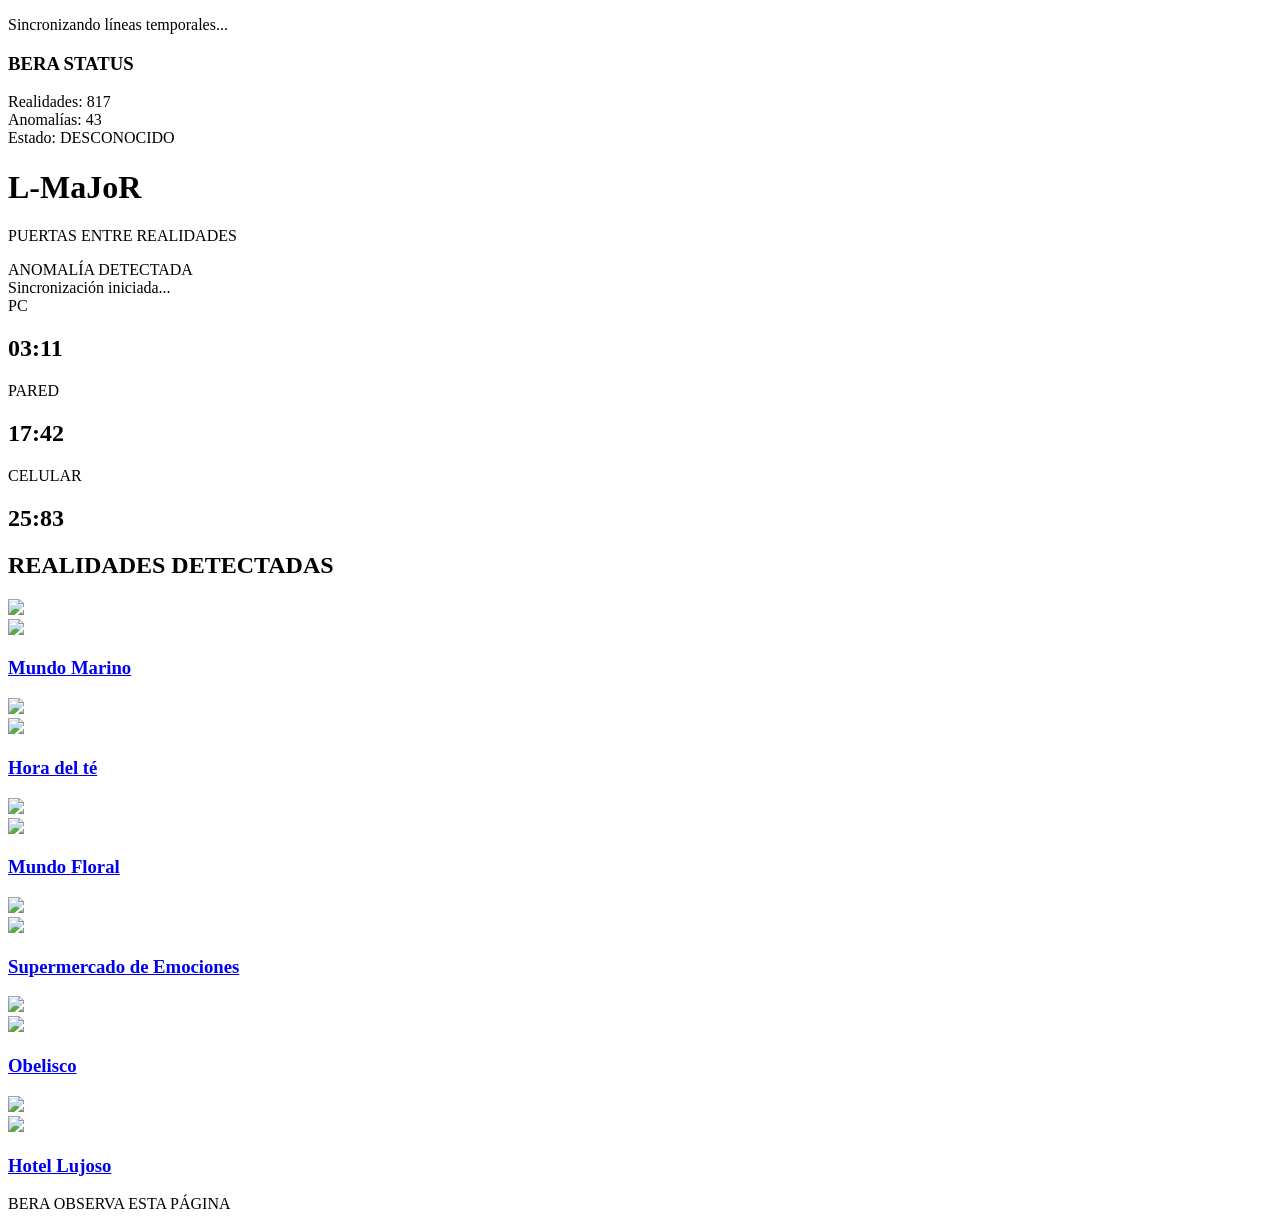
==== index.html @ 18d5db2a "Rename web juego/index.html to index.html" ====
<!DOCTYPE html>
<html lang="es">
    <meta charset="UTF-8">
<meta name="viewport" content="width=device-width, initial-scale=1.0">
<title>L-MaJoR | BERA</title>

<link rel="stylesheet" href="index.css">

<header class="hero">

    <div class="portal"></div>
    <div class="grid-bg"></div>

    <div class="terminal-loader">
        <p class="typing">
            Sincronizando líneas temporales...
        </p>
    </div>

    <div class="hero-content">

        <div class="status-panel">

            <h3>BERA STATUS</h3>

            <div class="stat">
                Realidades:
                <span id="realidades">817</span>
            </div>

            <div class="stat">
                Anomalías:
                <span id="anomalias">43</span>
            </div>

            <div class="stat">
                Estado:
                <span class="danger">
                    DESCONOCIDO
                </span>
            </div>

        </div>

        <div class="center-panel">

            <h1
            id="logo"
            class="glitch"
            data-text="L-MaJoR">

                L-MaJoR

            </h1>

            <p class="subtitle">
                PUERTAS ENTRE REALIDADES
            </p>

            <div class="alert-banner">
                ANOMALÍA DETECTADA
            </div>

            <div id="mensaje">
                Sincronización iniciada...
            </div>

        </div>

        <div class="clock-panel">

            <div class="clock-box">
                <span>PC</span>
                <h2 id="clock1">03:11</h2>
            </div>

            <div class="clock-box">
                <span>PARED</span>
                <h2 id="clock2">17:42</h2>
            </div>

            <div class="clock-box">
                <span>CELULAR</span>
                <h2 id="clock3">25:83</h2>
            </div>

        </div>

    </div>

</header>


<body>

<div id="particles"></div>



<section class="world-selector">

<h2 class="realidades" data-text="REALIDADES DETECTADAS">REALIDADES DETECTADAS <span id="contador"></span></h2>

<div class="door-grid">

<a href="1quienesomos/quienesomos.html" class="door-card">

<div class="door-inner">

<div class="door-front">
<img src="imgpuerta/quienessomos.png">
</div>

<div class="door-back">
<img src="img-escenarios/marino.png">
<h3>Mundo Marino</h3>
</div>

</div>

</a>

<a href="2descripcionproyecto/descripcionproyecto.html" class="door-card">

<div class="door-inner">

<div class="door-front">
<img src="imgpuerta/descrip.proy..png">

</div>

<div class="door-back">
<img src="img-escenarios/jirafas.png">
<h3>Hora del té</h3>
</div>

</div>

</a>

<a href="3misionyvision/misionyvision.html" class="door-card">

<div class="door-inner">

<div class="door-front">
<img src="imgpuerta/misionyvision.png">

</div>

<div class="door-back">
<img src="img-escenarios/flores.jpeg">
<h3>Mundo Floral</h3>
</div>

</div>

</a>

<a href="4clasificaciondelproyecto/clasificaciondelproyecto.html" class="door-card">

<div class="door-inner">

<div class="door-front">
<img src="imgpuerta/clasproy.png">

</div>

<div class="door-back">
<img src="img-escenarios/emociones.png">
<h3>Supermercado de Emociones</h3>
</div>

</div>

</a>

<a href="5poblacion/poblacion.html" class="door-card">

<div class="door-inner">

<div class="door-front">
<img src="imgpuerta/poblacion.png">

</div>

<div class="door-back">
<img src="img-escenarios/obelisco.png">
<h3>Obelisco</h3>
</div>

</div>

</a>

<a href="6legal/legal.html" class="door-card">

<div class="door-inner">

<div class="door-front">
<img src="imgpuerta/formalegal.png">

</div>

<div class="door-back">
<img src="img-escenarios/hotel.png">
<h3>Hotel Lujoso</h3>
</div>

</div>

</a>

</div>

</section>
<footer>

<p id="mensaje">
BERA OBSERVA ESTA PÁGINA
</p>

</footer>

<script src="index.js"></script>

</body>
</html>
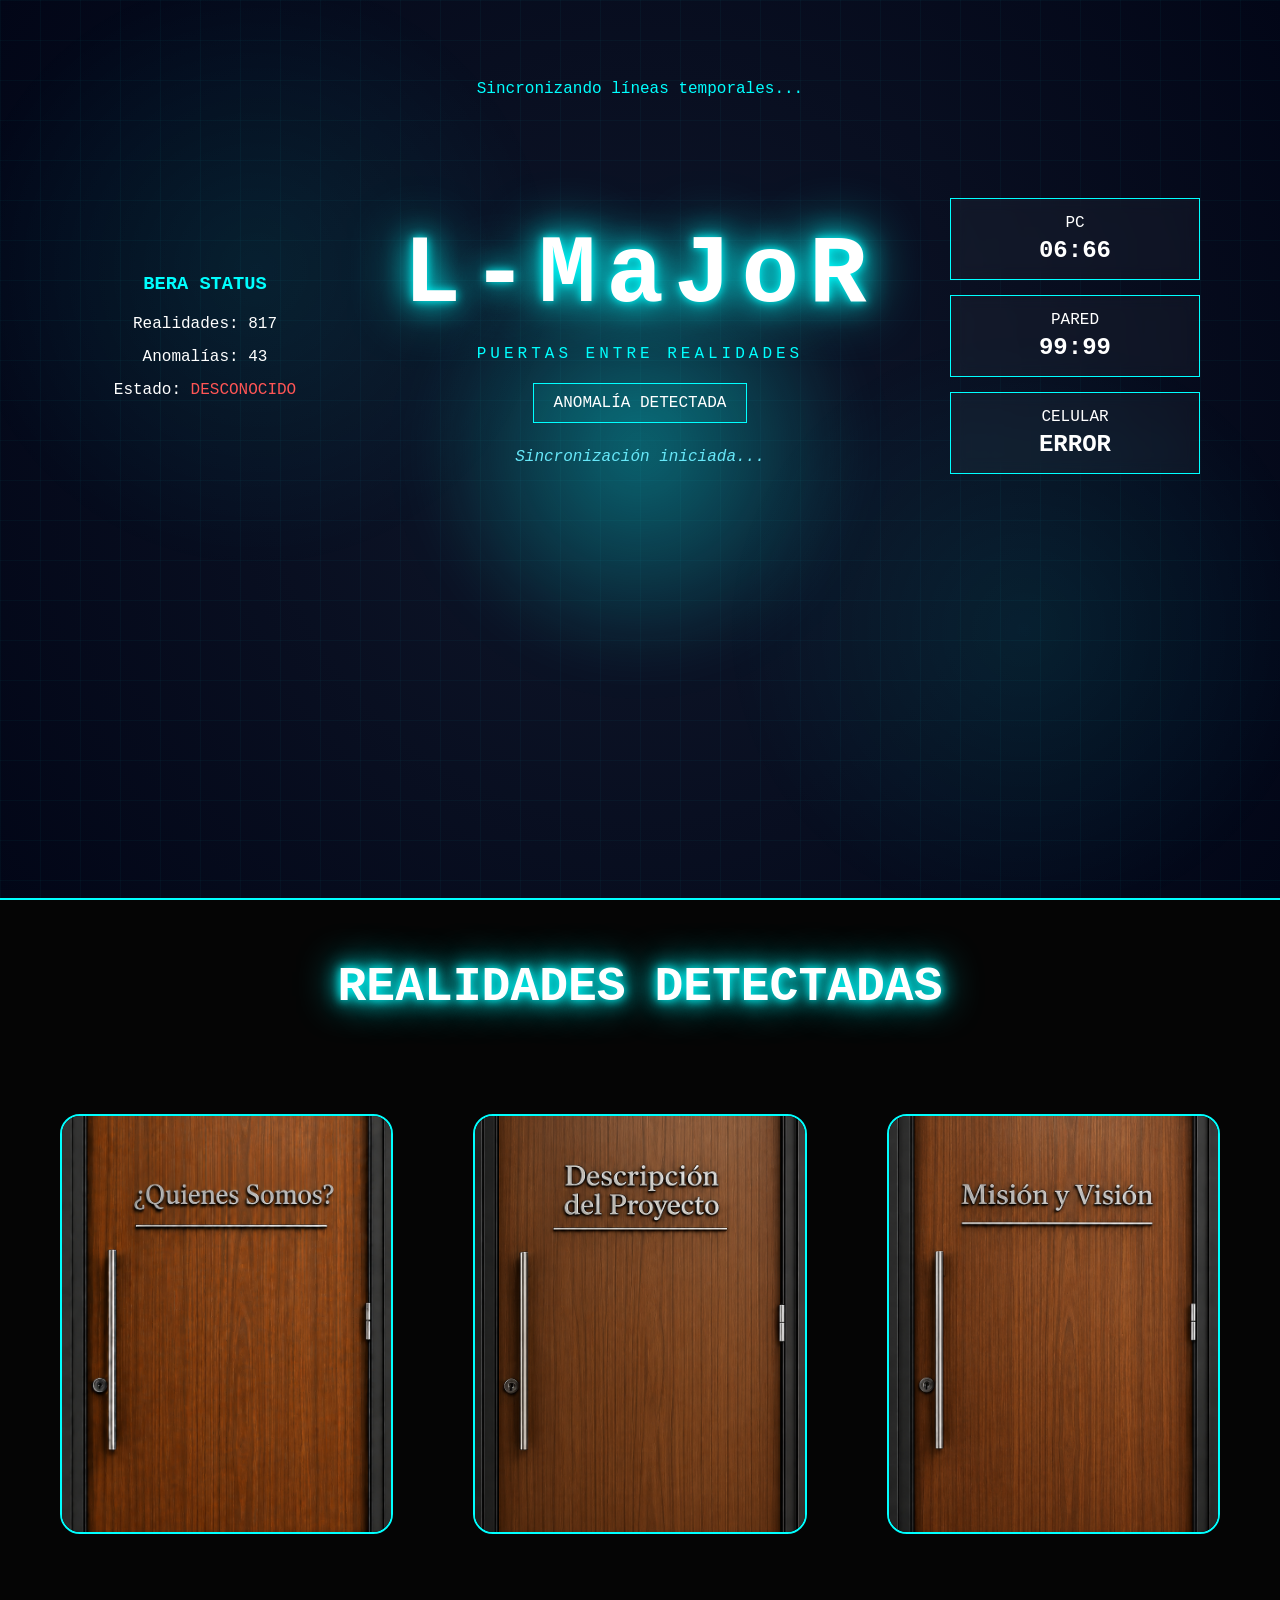
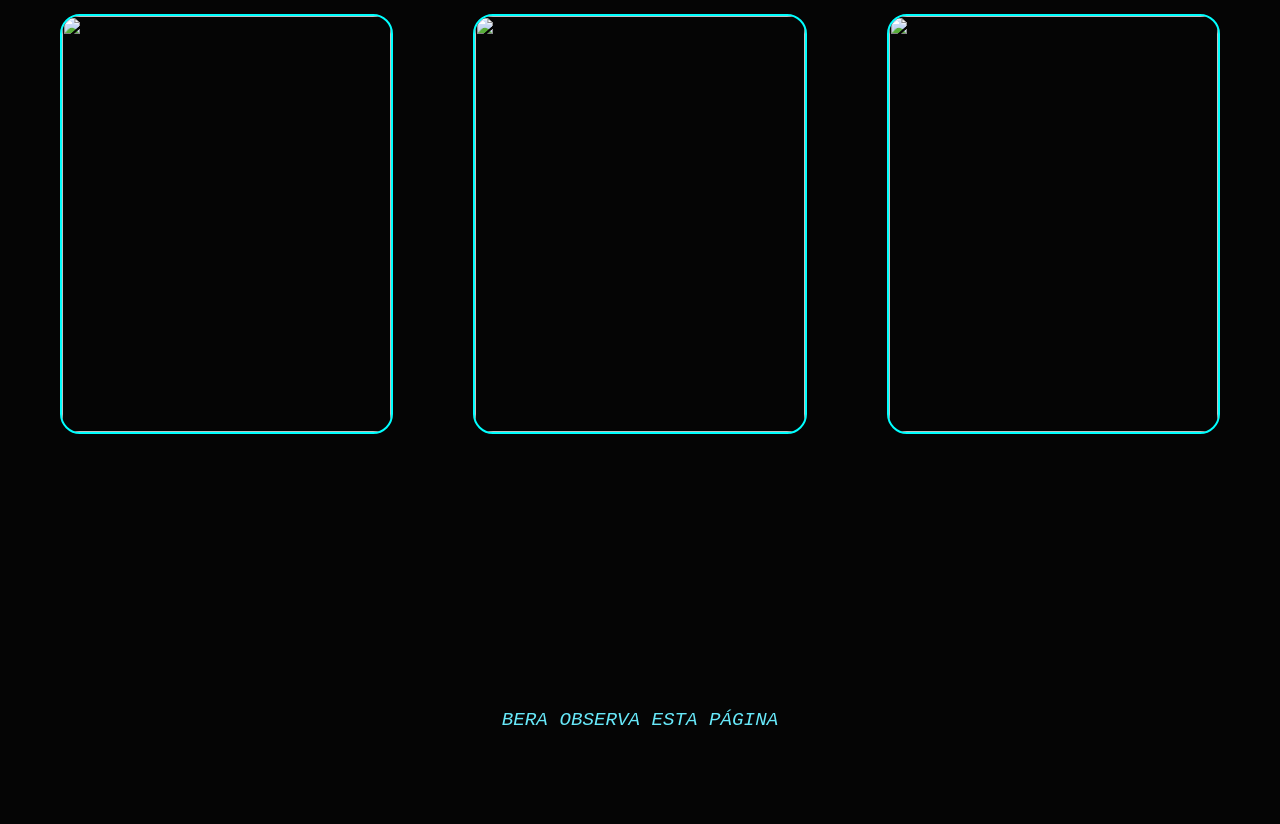
==== commit 194d2e07: "Fix HTML formatting and update links" ====
--- a/index.html
+++ b/index.html
@@ -103,16 +103,16 @@
 
 <div class="door-grid">
 
-<a href="1quienesomos/quienesomos.html" class="door-card">
-
-<div class="door-inner">
-
-<div class="door-front">
-<img src="imgpuerta/quienessomos.png">
-</div>
-
-<div class="door-back">
-<img src="img-escenarios/marino.png">
+<a href="web juego/1quienesomos/quienesomos.html" class="door-card">
+
+<div class="door-inner">
+
+<div class="door-front">
+<img src="web juego/imgpuerta/quienessomos.png">
+</div>
+
+<div class="door-back">
+<img src="web juego/img-escenarios/marino.png">
 <h3>Mundo Marino</h3>
 </div>
 
@@ -125,12 +125,12 @@
 <div class="door-inner">
 
 <div class="door-front">
-<img src="imgpuerta/descrip.proy..png">
-
-</div>
-
-<div class="door-back">
-<img src="img-escenarios/jirafas.png">
+<img src="web juego/imgpuerta/descrip.proy..png">
+
+</div>
+
+<div class="door-back">
+<img src="web juego/img-escenarios/jirafas.png">
 <h3>Hora del té</h3>
 </div>
 
@@ -138,12 +138,12 @@
 
 </a>
 
-<a href="3misionyvision/misionyvision.html" class="door-card">
-
-<div class="door-inner">
-
-<div class="door-front">
-<img src="imgpuerta/misionyvision.png">
+<a href="web juego/3misionyvision/misionyvision.html" class="door-card">
+
+<div class="door-inner">
+
+<div class="door-front">
+<img src="web juego/imgpuerta/misionyvision.png">
 
 </div>
 
--- a/index.css
+++ b/index.css
@@ -0,0 +1,412 @@
+*{
+margin:0;
+padding:0;
+box-sizing:border-box;
+}
+
+body{
+min-height: 100vh;
+padding-bottom: 40px;
+background:#050505;
+color:white;
+font-family:Consolas,monospace;
+overflow-x:hidden;
+overscroll-behavior-y:auto;
+}
+
+.hero{
+position:relative;
+min-height:100vh;
+height:auto;
+overflow:visible;
+background:
+radial-gradient(circle at center,#0f172a,#020617);
+border-bottom:2px solid cyan;
+}
+
+.grid-bg{
+position:absolute;
+inset:0;
+background:
+linear-gradient(rgba(0,255,255,.03) 1px,transparent 1px),
+linear-gradient(90deg,rgba(0,255,255,.03) 1px,transparent 1px);
+background-size:40px 40px;
+animation:gridMove 25s linear infinite;
+}
+
+@keyframes gridMove{
+from{transform:translateY(0);}
+to{transform:translateY(40px);}
+}
+
+.portal{
+position:absolute;
+left:50%;
+top:50%;
+width:450px;
+height:450px;
+transform:translate(-50%,-50%);
+border-radius:50%;
+background:radial-gradient(circle,rgba(0,255,255,.35),transparent 70%);
+filter:blur(25px);
+animation:portalSpin 20s linear infinite;
+}
+
+@keyframes portalSpin{
+from{transform:translate(-50%,-50%) rotate(0deg);}
+to{transform:translate(-50%,-50%) rotate(360deg);}
+}
+
+.hero-content{
+position:relative;
+z-index:10;
+display:flex;
+justify-content:space-between;
+align-items:center;
+padding:80px 60px;
+}
+
+.status-panel,
+.clock-panel{
+width:250px;
+}
+
+.status-panel h3{
+color:cyan;
+margin-bottom:20px;
+}
+
+.stat{
+margin-bottom:15px;
+}
+
+.center-panel{
+text-align:center;
+}
+
+#logo{
+font-size:6rem;
+letter-spacing:10px;
+text-shadow:0 0 10px cyan,0 0 30px cyan,0 0 60px cyan;
+}
+
+.subtitle{
+margin-top:10px;
+letter-spacing:4px;
+color:#7dd3fc;
+}
+
+.alert-banner{
+margin-top:20px;
+padding:10px 20px;
+display:inline-block;
+border:1px solid cyan;
+background:rgba(0,255,255,.08);
+}
+
+.clock-box{
+padding:15px;
+margin-bottom:15px;
+background:rgba(255,255,255,.04);
+border:1px solid cyan;
+text-align:center;
+backdrop-filter:blur(8px);
+}
+
+.clock-box h2{margin-top:5px;}
+
+.danger{color:#ff5555;}
+
+#mensaje{
+margin-top:25px;
+font-style:italic;
+color:#67e8f9;
+}
+
+.typing{
+padding:20px;
+color:cyan;
+}
+
+header{
+text-align:center;
+padding:60px 20px;
+}
+
+.logo{
+font-size:5rem;
+letter-spacing:8px;
+text-shadow:0 0 10px cyan,0 0 25px cyan;
+}
+
+.subtitle{
+margin-top:15px;
+color:#00ffff;
+}
+
+.status{margin-top:25px;}
+
+.intro{
+max-width:900px;
+margin:auto;
+text-align:center;
+padding:40px;
+}
+
+.intro p{margin-top:15px;}
+
+.hall{
+display:flex;
+flex-wrap:wrap;
+justify-content:center;
+gap:40px;
+padding:60px 20px;
+}
+
+.door{
+width:250px;
+height:350px;
+position:relative;
+transform-style:preserve-3d;
+transition:1s;
+cursor:pointer;
+}
+
+.door:hover{
+transform:rotateY(180deg);
+}
+
+.front,
+.back{
+position:absolute;
+width:100%;
+height:100%;
+backface-visibility:hidden;
+border-radius:15px;
+padding:20px;
+}
+
+.front{
+background:#111;
+display:flex;
+justify-content:center;
+align-items:center;
+font-size:2rem;
+}
+
+.back{
+background:#08131f;
+transform:rotateY(180deg);
+overflow:auto;
+}
+
+.back h3{
+margin-bottom:15px;
+color:cyan;
+}
+
+.back p,
+.back li{
+margin-bottom:10px;
+}
+
+.worlds{
+padding:60px 20px;
+text-align:center;
+}
+
+.worlds h2{
+margin-bottom:30px;
+}
+
+footer{
+text-align:center;
+padding:50px;
+font-size:1.2rem;
+color:#00ffff;
+}
+
+#particles{
+position:fixed;
+inset:0;
+pointer-events:none;
+background:
+radial-gradient(circle at 20% 30%,rgba(0,255,255,.08),transparent 300px),
+radial-gradient(circle at 80% 70%,rgba(0,255,255,.08),transparent 300px);
+}
+
+.world-selector{
+padding:60px;
+padding-bottom:140px; /* 🔥 FIX REAL DEL CORTE */
+text-align:center;
+}
+
+.door-grid{
+display:grid;
+grid-template-columns:repeat(auto-fit,minmax(250px,1fr));
+gap:80px;
+max-width:1400px;
+margin:auto;
+margin-bottom:60px; /* 🔥 FIX */
+}
+
+.door-card{
+height:420px;
+perspective:1200px;
+text-decoration:none;
+}
+
+.door-inner{
+position:relative;
+width:100%;
+height:100%;
+transform-style:preserve-3d;
+transition:1s;
+}
+
+.door-card:hover .door-inner{
+transform:rotateY(180deg);
+}
+
+.door-front,
+.door-back{
+position:absolute;
+width:100%;
+height:100%;
+backface-visibility:hidden;
+border-radius:20px;
+overflow:hidden;
+border:2px solid cyan;
+}
+
+.door-front img,
+.door-back img{
+width:100%;
+height:100%;
+object-fit:cover;
+}
+
+.door-back{
+transform:rotateY(180deg);
+}
+
+.door-back h3{
+position:absolute;
+bottom:0;
+width:100%;
+background:rgba(0,0,0,.7);
+padding:15px;
+color:white;
+}
+
+.realidades{
+margin-bottom:100px;
+font-size:3rem;
+color:white;
+animation:pulse 3s infinite;
+text-shadow:0 0 10px cyan,0 0 20px cyan,0 0 40px cyan;
+}
+
+@keyframes pulse{
+0%,100%{transform:scale(1);}
+50%{transform:scale(1.05);}
+}
+
+/* =========================
+   MOBILE FIX (SIN CAMBIAR ESTÉTICA)
+   ========================= */
+
+@media (max-width:768px){
+
+.hero-content{
+flex-direction:column;
+align-items:center;
+padding:30px 15px;
+gap:25px;
+}
+
+.portal{
+    will-change: transform;
+width:220px;
+height:220px;
+filter:blur(15px);
+opacity:0.7;
+animation:none;
+}
+
+#logo{
+font-size:2.2rem;
+letter-spacing:4px;
+text-align:center;
+}
+
+.subtitle{
+font-size:0.8rem;
+text-align:center;
+}
+
+.status-panel,
+.clock-panel{
+width:100%;
+max-width:340px;
+}
+
+.stat{text-align:center;font-size:0.9rem;}
+
+.clock-box{
+padding:12px;
+border-radius:10px;
+}
+
+.clock-box h2{
+font-size:1.4rem;
+}
+
+.alert-banner{
+font-size:0.8rem;
+padding:8px 14px;
+}
+
+.world-selector{
+padding:25px 10px 160px 10px; /* 🔥 FIX CLAVE FINAL */
+}
+
+.door-grid{
+grid-template-columns:1fr;
+gap:25px;
+margin-bottom:40px;
+}
+
+.realidades{
+font-size:1.6rem;
+margin-bottom:30px;
+}
+
+.door-card:active .door-inner{
+transform:rotateY(180deg);
+}
+
+footer{
+font-size:0.9rem;
+padding:25px;
+}
+
+#particles{
+opacity:0.5;
+}
+
+.grid-bg{
+animation:none;
+}
+}
+
+.door-card {
+  opacity: 0;
+  transform: translateY(60px);
+  transition: all 0.8s ease;
+}
+
+.door-card.show {
+  opacity: 1;
+  transform: translateY(0);
+}
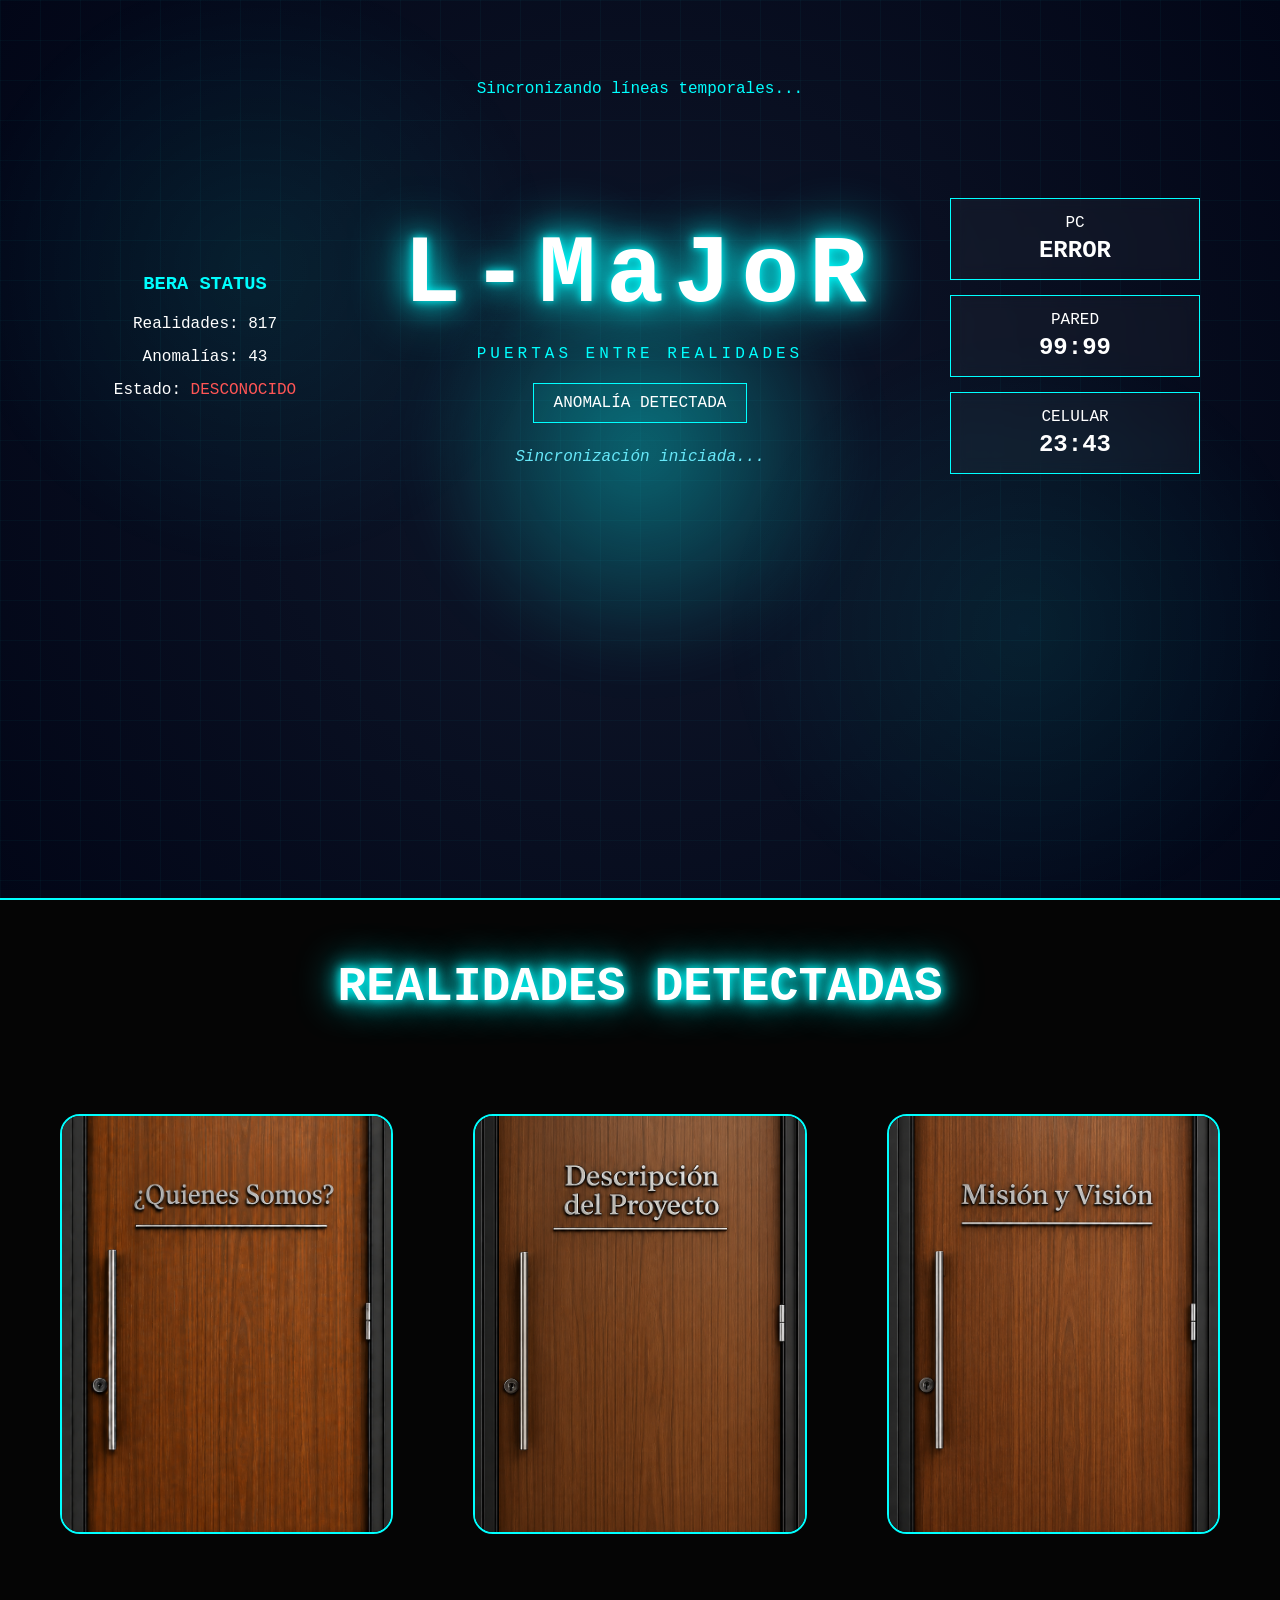
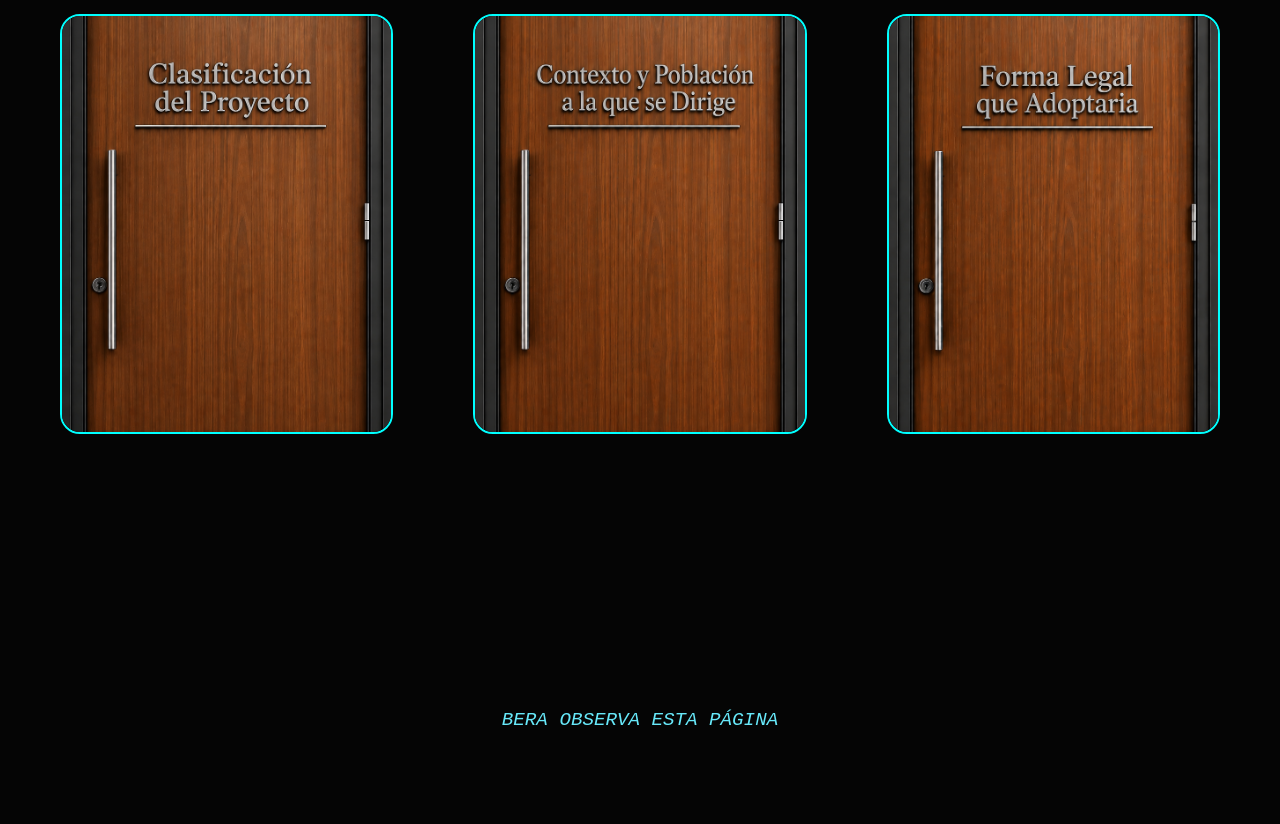
==== commit ecb22124: "Fix HTML encoding issues in index.html" ====
--- a/index.html
+++ b/index.html
@@ -120,7 +120,7 @@
 
 </a>
 
-<a href="2descripcionproyecto/descripcionproyecto.html" class="door-card">
+<a href="web juego/2descripcionproyecto/descripcionproyecto.html" class="door-card">
 
 <div class="door-inner">
 
@@ -148,7 +148,7 @@
 </div>
 
 <div class="door-back">
-<img src="img-escenarios/flores.jpeg">
+<img src="web juego/img-escenarios/flores.jpeg">
 <h3>Mundo Floral</h3>
 </div>
 
@@ -161,12 +161,12 @@
 <div class="door-inner">
 
 <div class="door-front">
-<img src="imgpuerta/clasproy.png">
-
-</div>
-
-<div class="door-back">
-<img src="img-escenarios/emociones.png">
+<img src="web juego/imgpuerta/clasproy.png">
+
+</div>
+
+<div class="door-back">
+<img src="web juego/img-escenarios/emociones.png">
 <h3>Supermercado de Emociones</h3>
 </div>
 
@@ -174,17 +174,17 @@
 
 </a>
 
-<a href="5poblacion/poblacion.html" class="door-card">
-
-<div class="door-inner">
-
-<div class="door-front">
-<img src="imgpuerta/poblacion.png">
-
-</div>
-
-<div class="door-back">
-<img src="img-escenarios/obelisco.png">
+<a href="web juego/5poblacion/poblacion.html" class="door-card">
+
+<div class="door-inner">
+
+<div class="door-front">
+<img src="web juego/imgpuerta/poblacion.png">
+
+</div>
+
+<div class="door-back">
+<img src="web juego/img-escenarios/obelisco.png">
 <h3>Obelisco</h3>
 </div>
 
@@ -192,17 +192,17 @@
 
 </a>
 
-<a href="6legal/legal.html" class="door-card">
-
-<div class="door-inner">
-
-<div class="door-front">
-<img src="imgpuerta/formalegal.png">
-
-</div>
-
-<div class="door-back">
-<img src="img-escenarios/hotel.png">
+<a href="web juego/6legal/legal.html" class="door-card">
+
+<div class="door-inner">
+
+<div class="door-front">
+<img src="web juego/imgpuerta/formalegal.png">
+
+</div>
+
+<div class="door-back">
+<img src="web juego/img-escenarios/hotel.png">
 <h3>Hotel Lujoso</h3>
 </div>
 
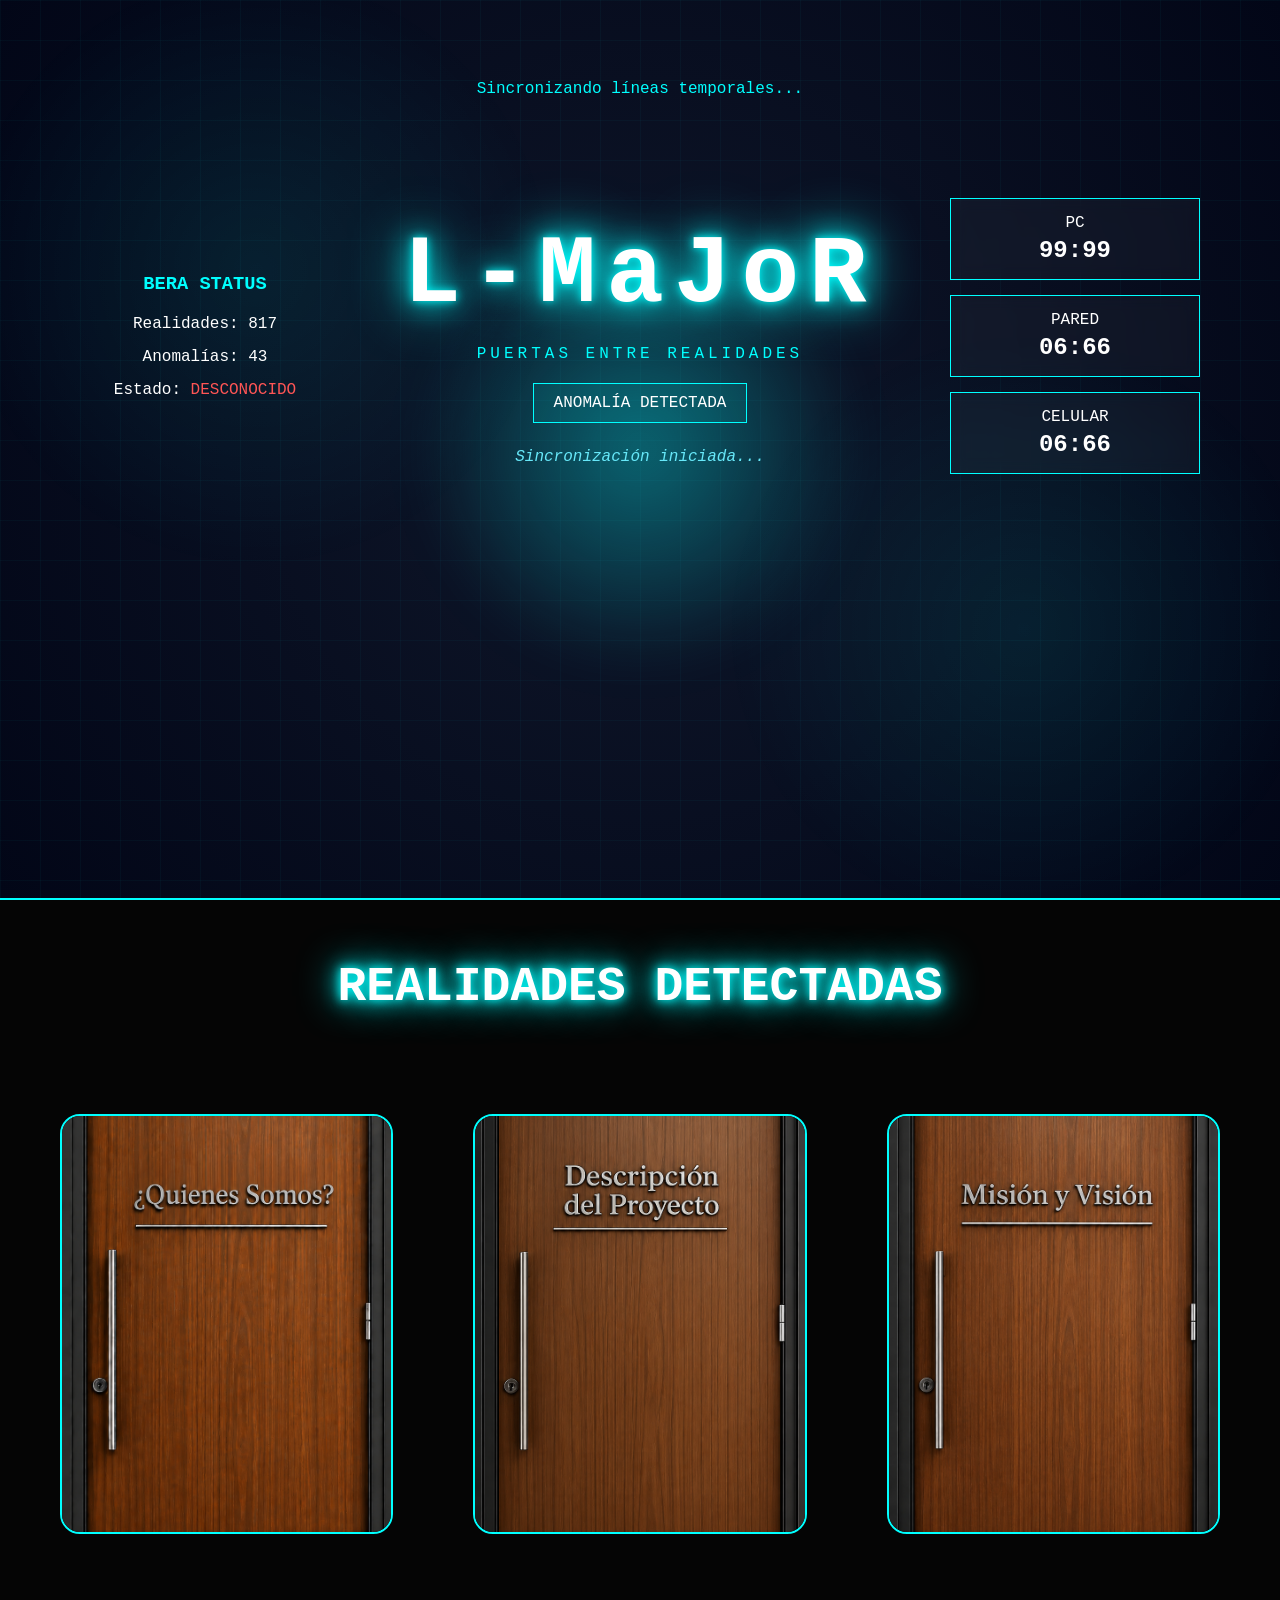
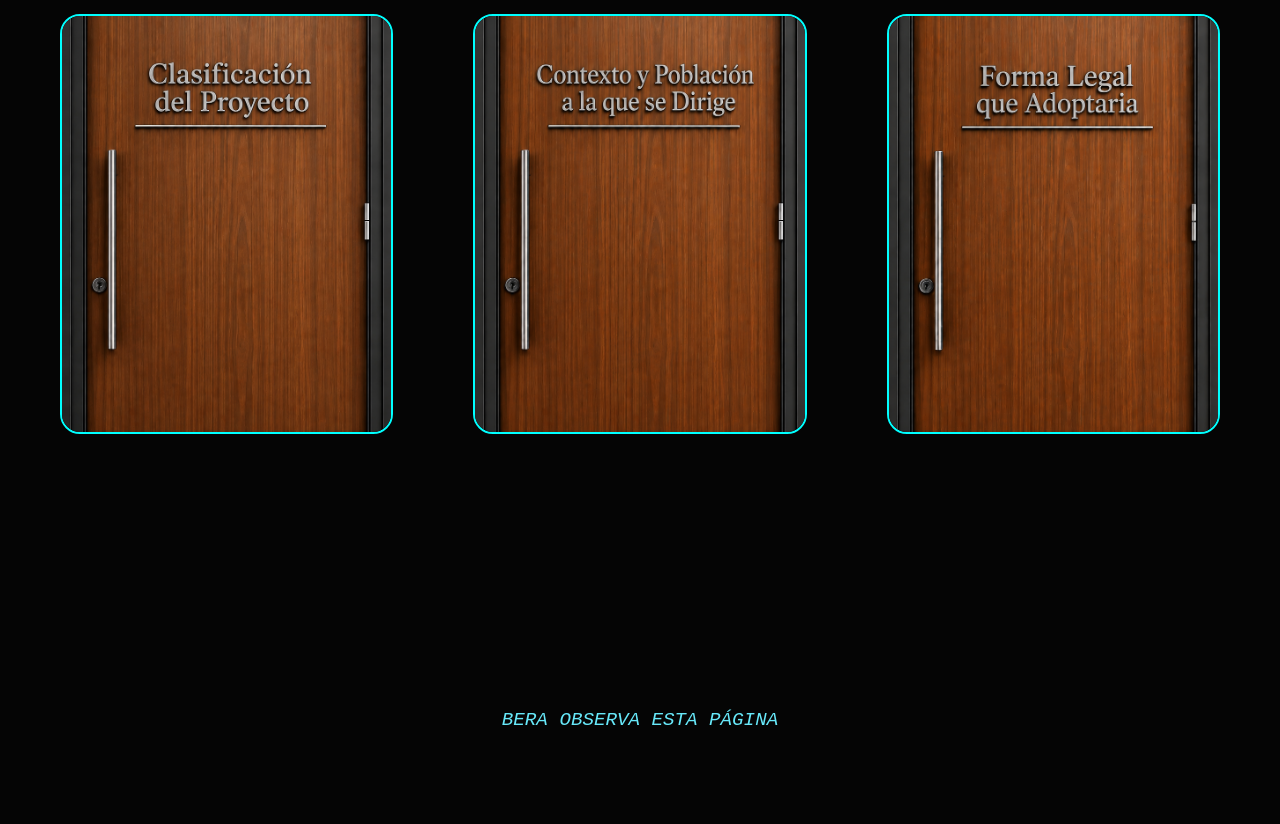
==== commit 16732b14: "Update index.html" ====
--- a/index.html
+++ b/index.html
@@ -156,7 +156,7 @@
 
 </a>
 
-<a href="4clasificaciondelproyecto/clasificaciondelproyecto.html" class="door-card">
+<a href="web juego/4clasificaciondelproyecto/clasificaciondelproyecto.html" class="door-card">
 
 <div class="door-inner">
 
